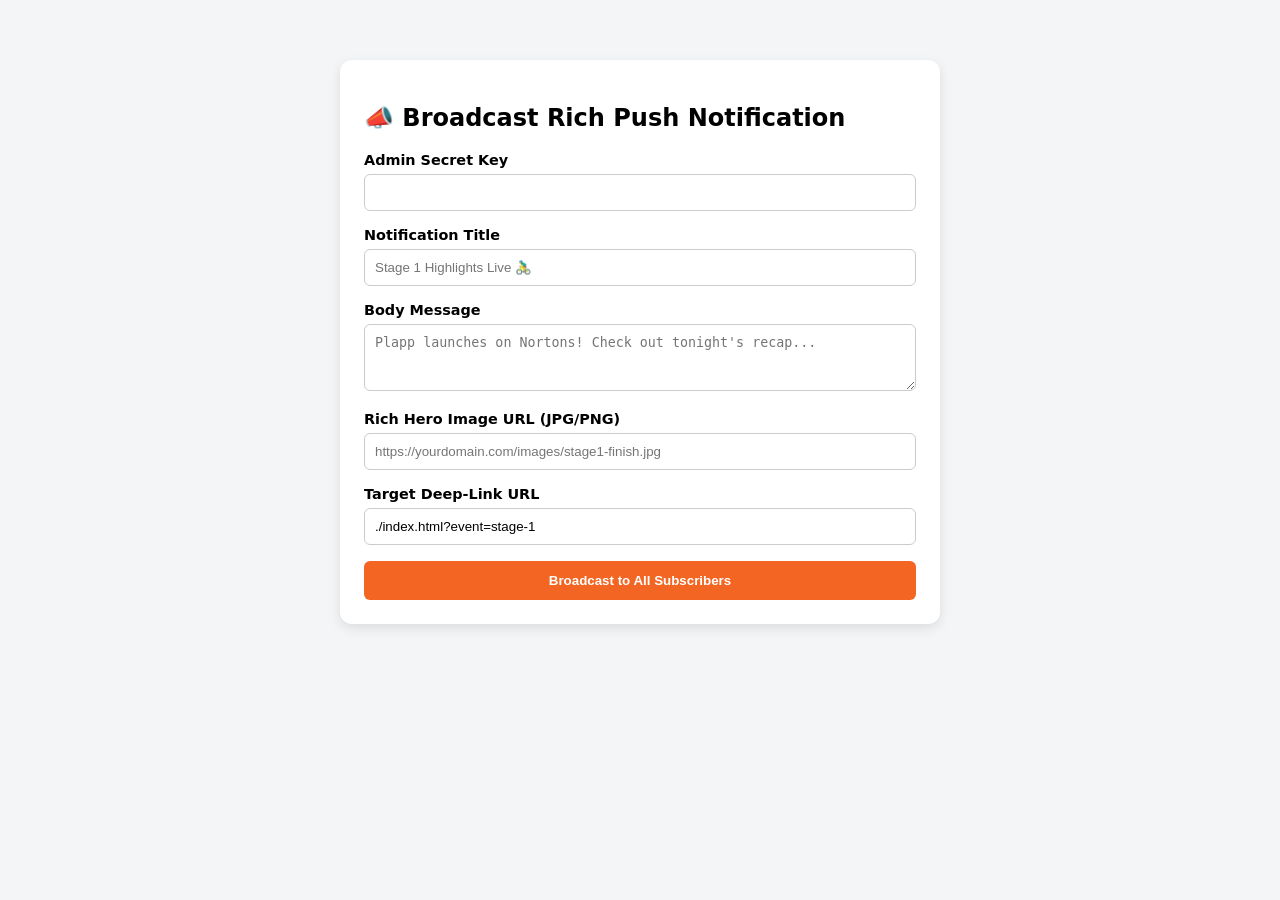
==== admin.html @ 469e6734 "Rename admin to admin.html" ====
<!DOCTYPE html>
<html lang="en">
<head>
  <meta charset="UTF-8">
  <title>TDU Push Dispatcher</title>
  <style>
    body { font-family: system-ui, sans-serif; max-width: 600px; margin: 40px auto; padding: 20px; background: #f4f5f7; }
    .card { background: white; padding: 24px; border-radius: 12px; box-shadow: 0 4px 12px rgba(0,0,0,0.1); }
    .field { margin-bottom: 16px; }
    label { display: block; font-weight: 600; margin-bottom: 6px; font-size: 0.9rem; }
    input, textarea { width: 100%; padding: 10px; border: 1px solid #ccc; border-radius: 6px; box-sizing: border-box; }
    button { background: #f26522; color: white; border: none; padding: 12px 20px; border-radius: 6px; font-weight: bold; cursor: pointer; width: 100%; }
  </style>
</head>
<body>
  <div class="card">
    <h2>📣 Broadcast Rich Push Notification</h2>
    <form id="push-form">
      <div class="field">
        <label>Admin Secret Key</label>
        <input type="password" id="adminKey" required>
      </div>
      <div class="field">
        <label>Notification Title</label>
        <input type="text" id="title" placeholder="Stage 1 Highlights Live 🚴‍♂️" required>
      </div>
      <div class="field">
        <label>Body Message</label>
        <textarea id="body" rows="3" placeholder="Plapp launches on Nortons! Check out tonight's recap..." required></textarea>
      </div>
      <div class="field">
        <label>Rich Hero Image URL (JPG/PNG)</label>
        <input type="url" id="imageUrl" placeholder="https://yourdomain.com/images/stage1-finish.jpg">
      </div>
      <div class="field">
        <label>Target Deep-Link URL</label>
        <input type="text" id="targetUrl" value="./index.html?event=stage-1">
      </div>
      <button type="submit">Broadcast to All Subscribers</button>
    </form>
  </div>

  <script>
    document.getElementById('push-form').addEventListener('submit', async (e) => {
      e.preventDefault();
      
      const payload = {
        adminKey: document.getElementById('adminKey').value,
        title: document.getElementById('title').value,
        body: document.getElementById('body').value,
        imageUrl: document.getElementById('imageUrl').value,
        targetUrl: document.getElementById('targetUrl').value,
        actions: [
          { action: 'open', title: '🎬 Watch Highlights' }
        ]
      };

      const res = await fetch('/api/broadcast-push', {
        method: 'POST',
        headers: { 'Content-Type': 'application/json' },
        body: JSON.stringify(payload)
      });

      if (res.ok) alert('Notification dispatched successfully!');
      else alert('Failed to send notification. Check Admin Key.');
    });
  </script>
</body>
</html>
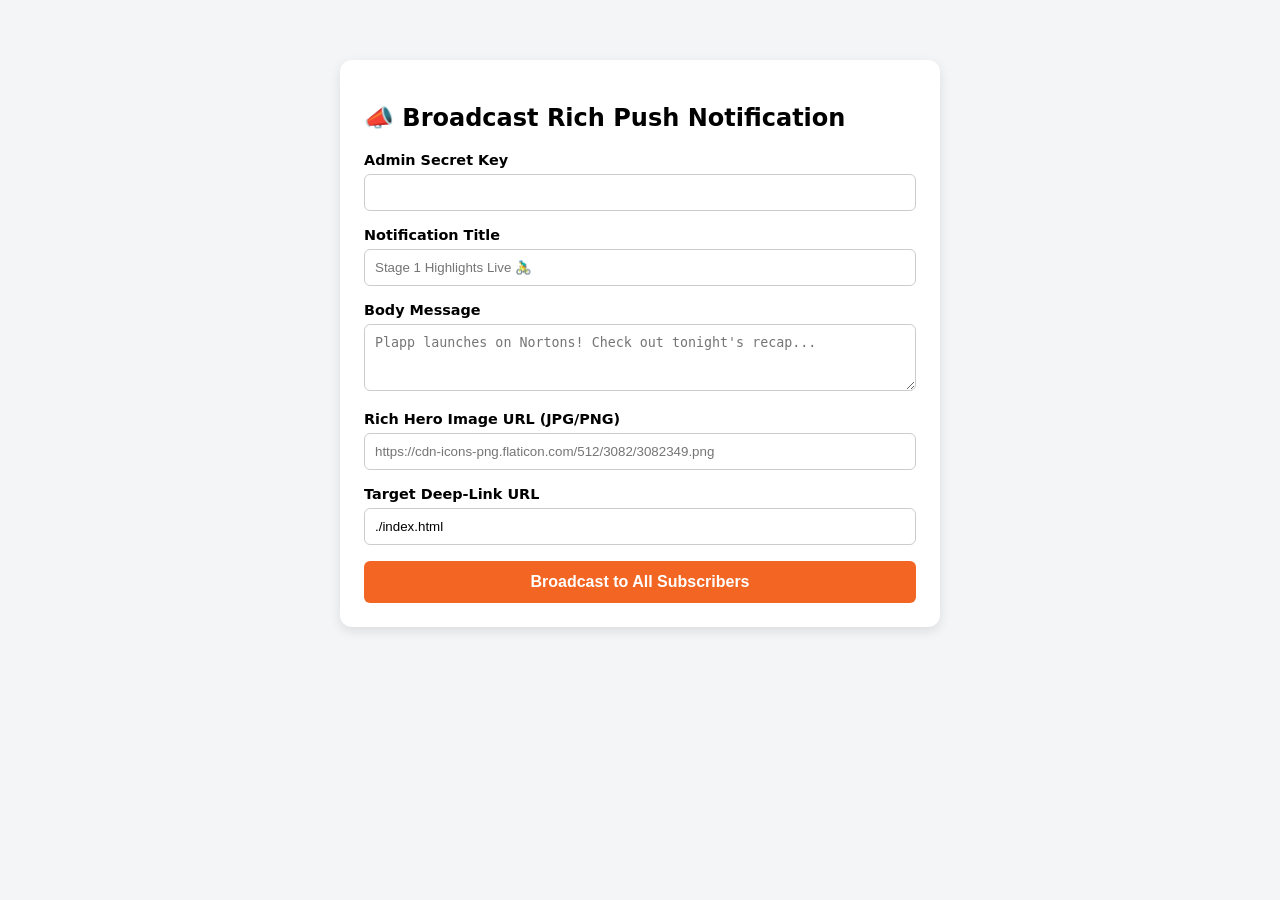
==== commit 65ae4c8c: "Update admin.html with new image URL and fetch endpoint" ====
--- a/admin.html
+++ b/admin.html
@@ -2,6 +2,7 @@
 <html lang="en">
 <head>
   <meta charset="UTF-8">
+  <meta name="viewport" content="width=device-width, initial-scale=1.0">
   <title>TDU Push Dispatcher</title>
   <style>
     body { font-family: system-ui, sans-serif; max-width: 600px; margin: 40px auto; padding: 20px; background: #f4f5f7; }
@@ -9,7 +10,7 @@
     .field { margin-bottom: 16px; }
     label { display: block; font-weight: 600; margin-bottom: 6px; font-size: 0.9rem; }
     input, textarea { width: 100%; padding: 10px; border: 1px solid #ccc; border-radius: 6px; box-sizing: border-box; }
-    button { background: #f26522; color: white; border: none; padding: 12px 20px; border-radius: 6px; font-weight: bold; cursor: pointer; width: 100%; }
+    button { background: #f26522; color: white; border: none; padding: 12px 20px; border-radius: 6px; font-weight: bold; cursor: pointer; width: 100%; font-size: 1rem; }
   </style>
 </head>
 <body>
@@ -30,11 +31,11 @@
       </div>
       <div class="field">
         <label>Rich Hero Image URL (JPG/PNG)</label>
-        <input type="url" id="imageUrl" placeholder="https://yourdomain.com/images/stage1-finish.jpg">
+        <input type="url" id="imageUrl" placeholder="https://cdn-icons-png.flaticon.com/512/3082/3082349.png">
       </div>
       <div class="field">
         <label>Target Deep-Link URL</label>
-        <input type="text" id="targetUrl" value="./index.html?event=stage-1">
+        <input type="text" id="targetUrl" value="./index.html">
       </div>
       <button type="submit">Broadcast to All Subscribers</button>
     </form>
@@ -49,20 +50,25 @@
         title: document.getElementById('title').value,
         body: document.getElementById('body').value,
         imageUrl: document.getElementById('imageUrl').value,
-        targetUrl: document.getElementById('targetUrl').value,
-        actions: [
-          { action: 'open', title: '🎬 Watch Highlights' }
-        ]
+        targetUrl: document.getElementById('targetUrl').value
       };
 
-      const res = await fetch('/api/broadcast-push', {
-        method: 'POST',
-        headers: { 'Content-Type': 'application/json' },
-        body: JSON.stringify(payload)
-      });
+      try {
+        const res = await fetch('https://tdu-push-backend.callas1894.workers.dev/broadcast', {
+          method: 'POST',
+          headers: { 'Content-Type': 'application/json' },
+          body: JSON.stringify(payload)
+        });
 
-      if (res.ok) alert('Notification dispatched successfully!');
-      else alert('Failed to send notification. Check Admin Key.');
+        const data = await res.json();
+        if (res.ok && data.success) {
+          alert(`Success! Dispatched to ${data.count} active subscriber(s).`);
+        } else {
+          alert('Failed: ' + (data.error || 'Check Admin Secret Key'));
+        }
+      } catch (err) {
+        alert('Error connecting to worker: ' + err.message);
+      }
     });
   </script>
 </body>
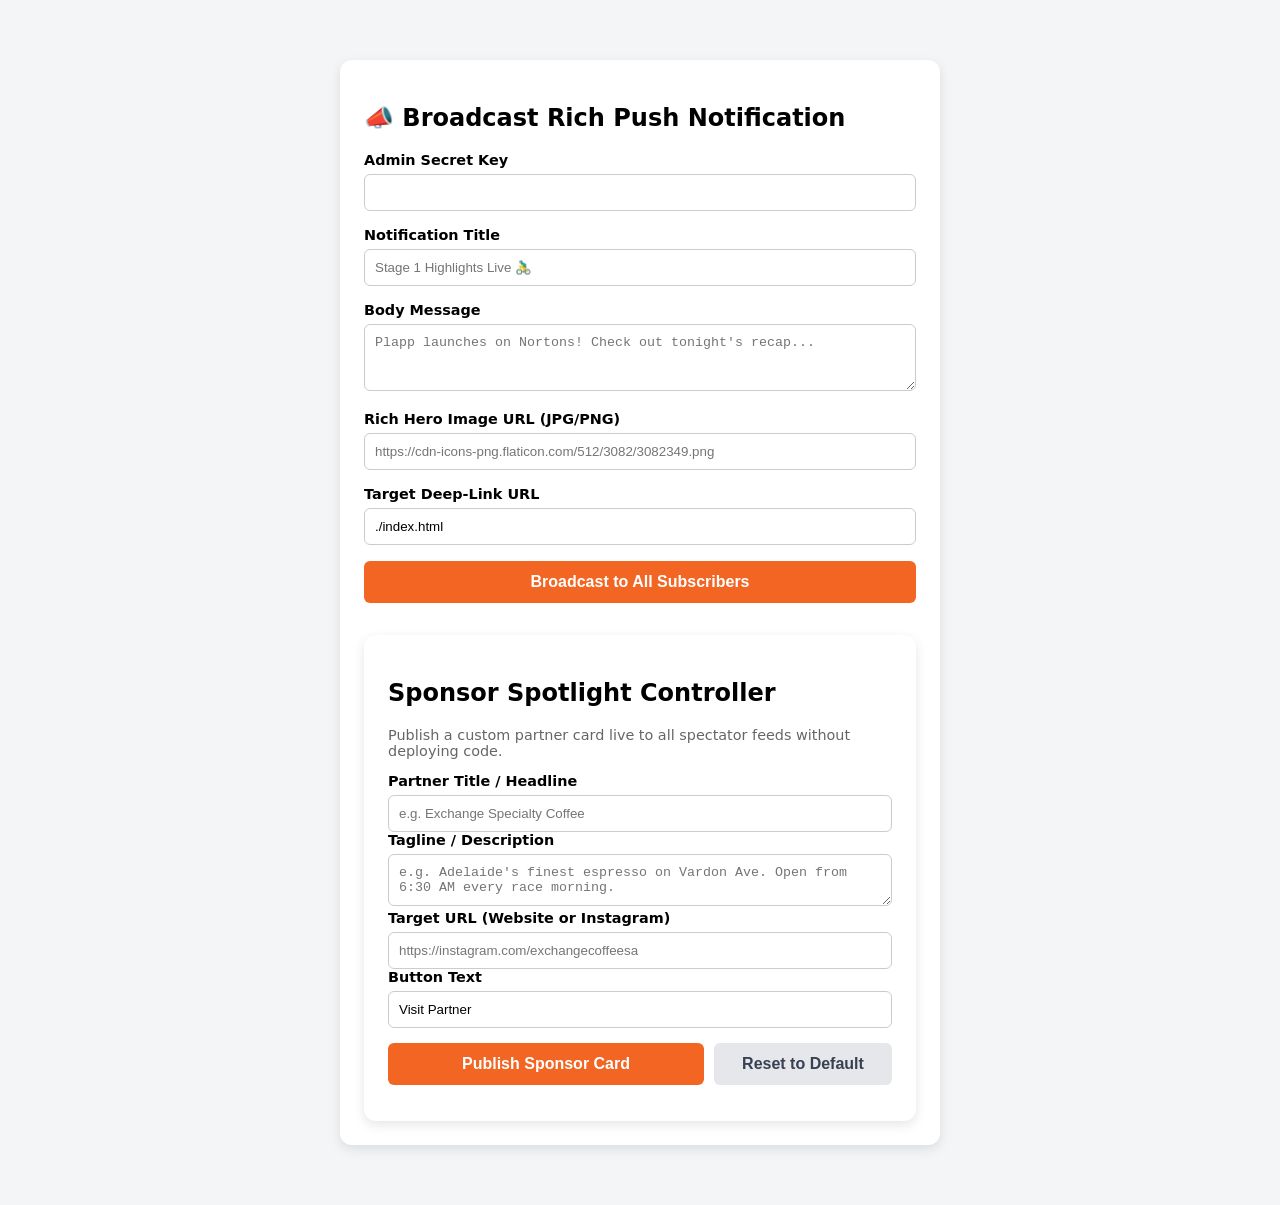
==== commit 575fe639: "Update admin.html" ====
--- a/admin.html
+++ b/admin.html
@@ -39,6 +39,43 @@
       </div>
       <button type="submit">Broadcast to All Subscribers</button>
     </form>
+    <!-- SPONSOR SPOTLIGHT CONTROLLER -->
+    <div class="card" style="margin-top: 2rem;">
+        <h2><i class="fas fa-bullhorn"></i> Sponsor Spotlight Controller</h2>
+        <p style="color: #666; font-size: 0.9rem;">Publish a custom partner card live to all spectator feeds without deploying code.</p>
+        
+        <form id="sponsor-form" onsubmit="handleSponsorSubmit(event)">
+            <div class="form-group">
+                <label for="sponsor-title">Partner Title / Headline</label>
+                <input type="text" id="sponsor-title" placeholder="e.g. Exchange Specialty Coffee" required>
+            </div>
+            
+            <div class="form-group">
+                <label for="sponsor-desc">Tagline / Description</label>
+                <textarea id="sponsor-desc" rows="2" placeholder="e.g. Adelaide's finest espresso on Vardon Ave. Open from 6:30 AM every race morning." required></textarea>
+            </div>
+
+            <div class="form-group">
+                <label for="sponsor-link">Target URL (Website or Instagram)</label>
+                <input type="url" id="sponsor-link" placeholder="https://instagram.com/exchangecoffeesa" required>
+            </div>
+
+            <div class="form-group">
+                <label for="sponsor-cta">Button Text</label>
+                <input type="text" id="sponsor-cta" placeholder="Visit Cafe" value="Visit Partner">
+            </div>
+
+            <div style="display: flex; gap: 10px; margin-top: 15px;">
+                <button type="submit" class="btn btn-primary" id="save-sponsor-btn" style="flex: 2;">
+                    <i class="fas fa-save"></i> Publish Sponsor Card
+                </button>
+                <button type="button" class="btn" onclick="clearSponsorCard()" style="flex: 1; background: #e5e7eb; color: #374151;">
+                    <i class="fas fa-undo"></i> Reset to Default
+                </button>
+            </div>
+            <div id="sponsor-status" style="margin-top: 12px; font-size: 0.9rem; font-weight: bold;"></div>
+        </form>
+    </div>
   </div>
 
   <script>
@@ -54,7 +91,7 @@
       };
 
       try {
-        const res = await fetch('https://tdu-push-backend.callas1894.workers.dev/broadcast', {
+        const res = await fetch('https://tdu-push-backend.mytdu-push.workers.dev/broadcast', {
           method: 'POST',
           headers: { 'Content-Type': 'application/json' },
           body: JSON.stringify(payload)
@@ -70,6 +107,83 @@
         alert('Error connecting to worker: ' + err.message);
       }
     });
+    async function handleSponsorSubmit(e) {
+    e.preventDefault();
+    const secret = document.getElementById('secret-key')?.value.trim() || '';
+    const statusEl = document.getElementById('sponsor-status');
+    const btn = document.getElementById('save-sponsor-btn');
+
+    if (!secret) {
+        statusEl.style.color = '#dc2626';
+        statusEl.textContent = 'Please enter your Admin Secret Key above first.';
+        return;
+    }
+
+    const payload = {
+        title: document.getElementById('sponsor-title').value.trim(),
+        description: document.getElementById('sponsor-desc').value.trim(),
+        link: document.getElementById('sponsor-link').value.trim(),
+        cta: document.getElementById('sponsor-cta').value.trim() || 'Visit Partner'
+    };
+
+    btn.disabled = true;
+    statusEl.style.color = '#f26522';
+    statusEl.textContent = 'Updating live sponsor...';
+
+    try {
+        const res = await fetch('https://tdu-push-backend.mytdu-push.workers.dev/sponsor', {
+            method: 'POST',
+            headers: {
+                'Content-Type': 'application/json',
+                'Authorization': `Bearer ${secret}`
+            },
+            body: JSON.stringify(payload)
+        });
+
+        const data = await res.json();
+        if (res.ok) {
+            statusEl.style.color = '#16a34a';
+            statusEl.textContent = '✅ Sponsor card is now live on mytdu.app!';
+        } else {
+            statusEl.style.color = '#dc2626';
+            statusEl.textContent = `Error: ${data.error || 'Failed to update'}`;
+        }
+    } catch (err) {
+        statusEl.style.color = '#dc2626';
+        statusEl.textContent = `Network error: ${err.message}`;
+    } finally {
+        btn.disabled = false;
+    }
+}
+
+async function clearSponsorCard() {
+    const secret = document.getElementById('secret-key')?.value.trim() || '';
+    const statusEl = document.getElementById('sponsor-status');
+
+    if (!secret) {
+        alert('Please enter your Admin Secret Key above.');
+        return;
+    }
+    if (!confirm('Reset back to the default "Inquire for Placements" card?')) return;
+
+    try {
+        const res = await fetch('https://tdu-push-backend.mytdu-push.workers.dev/sponsor', {
+            method: 'POST',
+            headers: {
+                'Content-Type': 'application/json',
+                'Authorization': `Bearer ${secret}`
+            },
+            body: JSON.stringify({ clear: true })
+        });
+        if (res.ok) {
+            statusEl.style.color = '#16a34a';
+            statusEl.textContent = '✅ Reverted back to default inquiry card.';
+            document.getElementById('sponsor-form').reset();
+        }
+    } catch (err) {
+        alert('Error resetting card: ' + err.message);
+    }
+}
   </script>
 </body>
 </html>
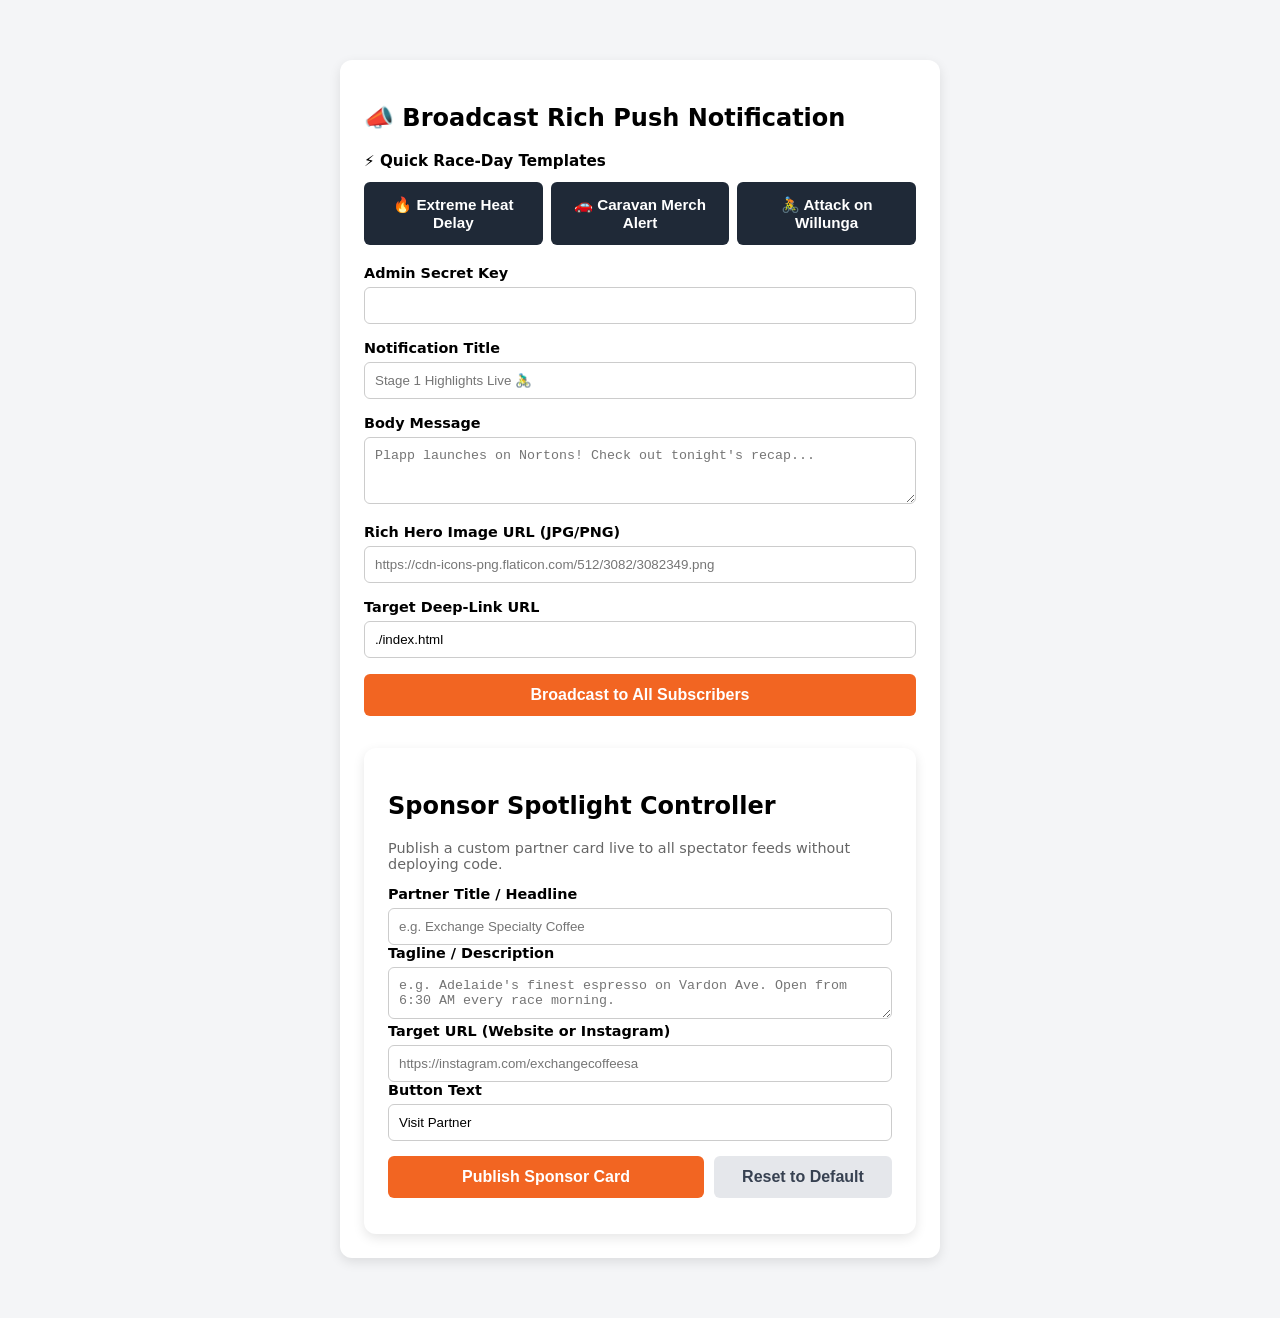
==== commit 5316e7a3: "Upgrade race-day push alerts Co-authored-by: Copilot <223556219+Copilot@users.noreply.github.com>" ====
--- a/admin.html
+++ b/admin.html
@@ -10,12 +10,22 @@
     .field { margin-bottom: 16px; }
     label { display: block; font-weight: 600; margin-bottom: 6px; font-size: 0.9rem; }
     input, textarea { width: 100%; padding: 10px; border: 1px solid #ccc; border-radius: 6px; box-sizing: border-box; }
+    .presets { display: flex; flex-wrap: wrap; gap: 8px; margin-bottom: 20px; }
+    .presets h3 { width: 100%; margin: 0 0 4px; font-size: 0.95rem; }
+    .presets button { flex: 1 1 30%; background: #1f2937; padding: 14px 10px; font-size: 0.95rem; }
+    .presets button.active { background: #16a34a; }
     button { background: #f26522; color: white; border: none; padding: 12px 20px; border-radius: 6px; font-weight: bold; cursor: pointer; width: 100%; font-size: 1rem; }
   </style>
 </head>
 <body>
   <div class="card">
     <h2>📣 Broadcast Rich Push Notification</h2>
+    <div class="presets" id="push-presets" role="group" aria-label="Quick Race-Day Templates">
+      <h3>⚡ Quick Race-Day Templates</h3>
+      <button type="button" data-preset="heat">🔥 Extreme Heat Delay</button>
+      <button type="button" data-preset="caravan">🚗 Caravan Merch Alert</button>
+      <button type="button" data-preset="willunga">🚴 Attack on Willunga</button>
+    </div>
     <form id="push-form">
       <div class="field">
         <label>Admin Secret Key</label>
@@ -79,6 +89,36 @@
   </div>
 
   <script>
+    const PUSH_PRESETS = {
+      heat: {
+        title: '⚠️ Heat Protocol Invoked',
+        body: "Today's stage start delayed by 45 mins due to 39°C forecast. Revised timetable live in app.",
+        url: './index.html#schedule'
+      },
+      caravan: {
+        title: '🎁 Publicity Caravan Approaching!',
+        body: 'Caravan is 15 minutes ahead of the peloton throwing caps & bidons. Head to the roadside!',
+        url: './index.html#map'
+      },
+      willunga: {
+        title: '⚡ Peloton Hits the Final Climb!',
+        body: 'The lead group has hit the base of Willunga. Pass window estimated in 7-10 minutes.',
+        url: './index.html#map'
+      }
+    };
+
+    document.getElementById('push-presets').addEventListener('click', (e) => {
+      const btn = e.target.closest('button[data-preset]');
+      const preset = btn && PUSH_PRESETS[btn.dataset.preset];
+      if (!preset) return;
+      document.getElementById('title').value = preset.title;
+      document.getElementById('body').value = preset.body;
+      document.getElementById('targetUrl').value = preset.url;
+      document.querySelectorAll('#push-presets button').forEach((b) => b.classList.toggle('active', b === btn));
+      const key = document.getElementById('adminKey');
+      (key.value ? document.querySelector('#push-form button[type="submit"]') : key).focus();
+    });
+
     document.getElementById('push-form').addEventListener('submit', async (e) => {
       e.preventDefault();
       
@@ -109,7 +149,13 @@
     });
     async function handleSponsorSubmit(e) {
     e.preventDefault();
-    const secret = document.getElementById('secret-key')?.value.trim() || '';
+    const secret = (
+    document.getElementById('secret-key')?.value ||
+    document.getElementById('secret')?.value ||
+    document.getElementById('admin-secret')?.value ||
+    document.querySelector('input[type="password"]')?.value ||
+    ''
+).trim();
     const statusEl = document.getElementById('sponsor-status');
     const btn = document.getElementById('save-sponsor-btn');
 
@@ -157,7 +203,13 @@
 }
 
 async function clearSponsorCard() {
-    const secret = document.getElementById('secret-key')?.value.trim() || '';
+  const secret = (
+    document.getElementById('secret-key')?.value ||
+    document.getElementById('secret')?.value ||
+    document.getElementById('admin-secret')?.value ||
+    document.querySelector('input[type="password"]')?.value ||
+    ''
+).trim();
     const statusEl = document.getElementById('sponsor-status');
 
     if (!secret) {
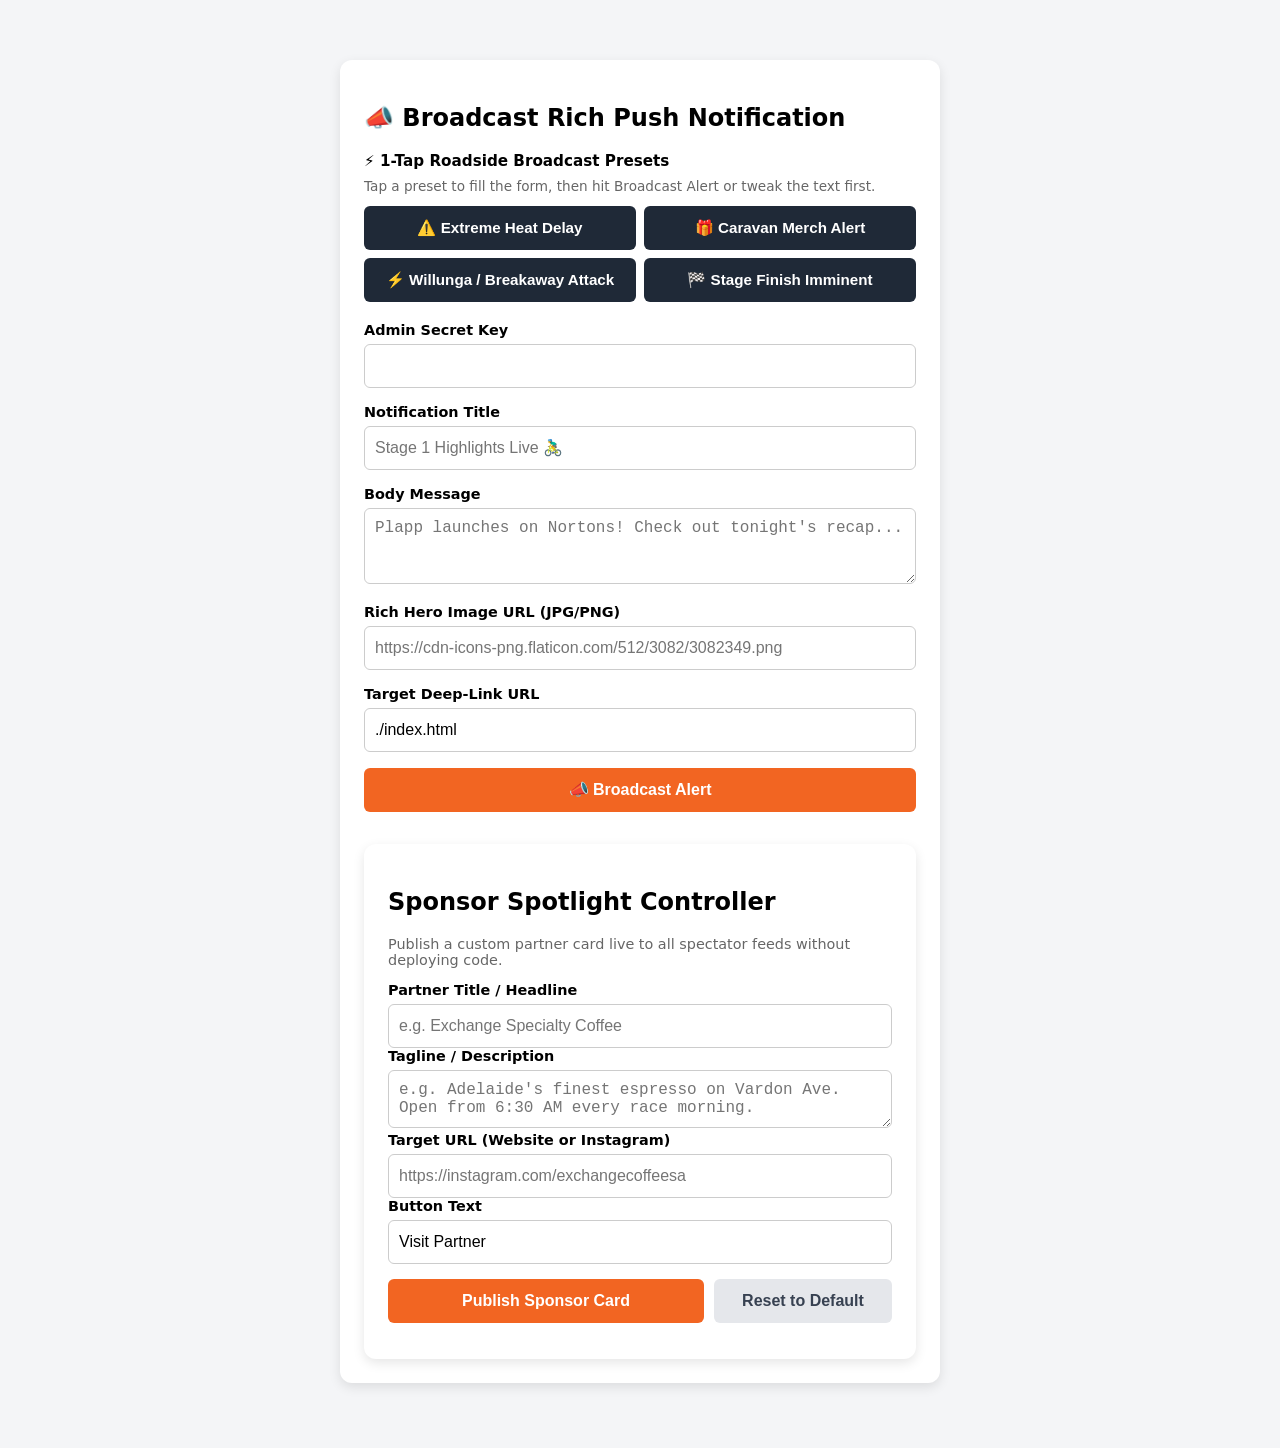
==== commit d901510b: "Add roadside push presets and stage GPX downloads Co-authored-by: Copilot <223556219+Copilot@users.n" ====
--- a/admin.html
+++ b/admin.html
@@ -9,22 +9,29 @@
     .card { background: white; padding: 24px; border-radius: 12px; box-shadow: 0 4px 12px rgba(0,0,0,0.1); }
     .field { margin-bottom: 16px; }
     label { display: block; font-weight: 600; margin-bottom: 6px; font-size: 0.9rem; }
-    input, textarea { width: 100%; padding: 10px; border: 1px solid #ccc; border-radius: 6px; box-sizing: border-box; }
-    .presets { display: flex; flex-wrap: wrap; gap: 8px; margin-bottom: 20px; }
-    .presets h3 { width: 100%; margin: 0 0 4px; font-size: 0.95rem; }
-    .presets button { flex: 1 1 30%; background: #1f2937; padding: 14px 10px; font-size: 0.95rem; }
+    input, textarea { width: 100%; min-height: 44px; padding: 10px; border: 1px solid #ccc; border-radius: 6px; box-sizing: border-box; font-size: 16px; }
+    .presets { display: grid; grid-template-columns: repeat(2, minmax(0, 1fr)); gap: 8px; margin-bottom: 20px; }
+    .presets h3 { grid-column: 1 / -1; margin: 0; font-size: 0.95rem; }
+    .presets p { grid-column: 1 / -1; margin: 0 0 4px; color: #666; font-size: 0.85rem; }
+    .presets button { background: #1f2937; padding: 12px 10px; font-size: 0.95rem; line-height: 1.25; }
     .presets button.active { background: #16a34a; }
-    button { background: #f26522; color: white; border: none; padding: 12px 20px; border-radius: 6px; font-weight: bold; cursor: pointer; width: 100%; font-size: 1rem; }
+    button { min-height: 44px; background: #f26522; color: white; border: none; padding: 12px 20px; border-radius: 6px; font-weight: bold; cursor: pointer; width: 100%; font-size: 1rem; touch-action: manipulation; }
+    @media (max-width: 480px) {
+      body { margin: 0 auto; padding: 10px; }
+      .card { padding: 16px; }
+    }
   </style>
 </head>
 <body>
   <div class="card">
     <h2>📣 Broadcast Rich Push Notification</h2>
-    <div class="presets" id="push-presets" role="group" aria-label="Quick Race-Day Templates">
-      <h3>⚡ Quick Race-Day Templates</h3>
-      <button type="button" data-preset="heat">🔥 Extreme Heat Delay</button>
-      <button type="button" data-preset="caravan">🚗 Caravan Merch Alert</button>
-      <button type="button" data-preset="willunga">🚴 Attack on Willunga</button>
+    <div class="presets" id="push-presets" role="group" aria-label="1-Tap Roadside Broadcast Presets">
+      <h3>⚡ 1-Tap Roadside Broadcast Presets</h3>
+      <p>Tap a preset to fill the form, then hit Broadcast Alert or tweak the text first.</p>
+      <button type="button" data-preset="heat">⚠️ Extreme Heat Delay</button>
+      <button type="button" data-preset="caravan">🎁 Caravan Merch Alert</button>
+      <button type="button" data-preset="attack">⚡ Willunga / Breakaway Attack</button>
+      <button type="button" data-preset="finish">🏁 Stage Finish Imminent</button>
     </div>
     <form id="push-form">
       <div class="field">
@@ -47,7 +54,7 @@
         <label>Target Deep-Link URL</label>
         <input type="text" id="targetUrl" value="./index.html">
       </div>
-      <button type="submit">Broadcast to All Subscribers</button>
+      <button type="submit">📣 Broadcast Alert</button>
     </form>
     <!-- SPONSOR SPOTLIGHT CONTROLLER -->
     <div class="card" style="margin-top: 2rem;">
@@ -91,19 +98,24 @@
   <script>
     const PUSH_PRESETS = {
       heat: {
-        title: '⚠️ Heat Protocol Invoked',
-        body: "Today's stage start delayed by 45 mins due to 39°C forecast. Revised timetable live in app.",
+        title: '⚠️ Race Delayed: Heat Protocol',
+        body: 'Stage start delayed by 45 mins due to high Adelaide Hills temperatures. Check revised schedule.',
         url: './index.html#schedule'
       },
       caravan: {
-        title: '🎁 Publicity Caravan Approaching!',
-        body: 'Caravan is 15 minutes ahead of the peloton throwing caps & bidons. Head to the roadside!',
+        title: '🚗 Publicity Caravan Approaching!',
+        body: 'The caravan is 15 mins ahead of the peloton throwing caps & bidons. Head to the roadside!',
         url: './index.html#map'
       },
-      willunga: {
-        title: '⚡ Peloton Hits the Final Climb!',
-        body: 'The lead group has hit the base of Willunga. Pass window estimated in 7-10 minutes.',
+      attack: {
+        title: '🚴 Attack on the Climb!',
+        body: 'Peloton has reached the base of the final climb. Expect pass in 5-8 minutes!',
         url: './index.html#map'
+      },
+      finish: {
+        title: '🏁 Final Sprint Approaching!',
+        body: 'Peloton is under 5km from the finish line. Find a vantage point now.',
+        url: './index.html#schedule'
       }
     };
 
